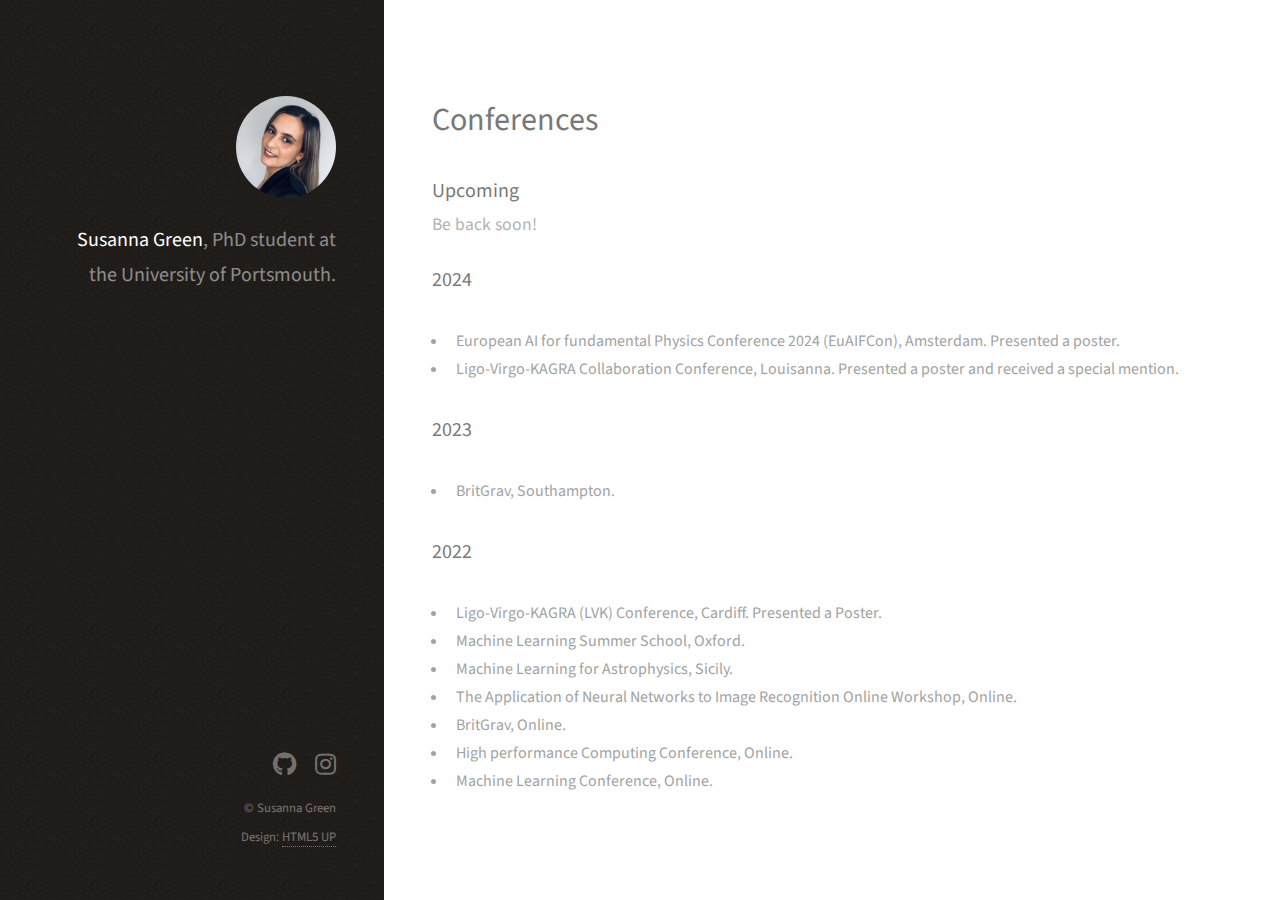
==== Conferences.html @ a085fc87 "Initial commit" ====
<!DOCTYPE HTML>
<!--
	Strata by HTML5 UP
	html5up.net | @ajlkn
	Free for personal and commercial use under the CCA 3.0 license (html5up.net/license)
-->
<html>
	<head>
		<title>Strata by HTML5 UP</title>
		<meta charset="utf-8" />
		<meta name="viewport" content="width=device-width, initial-scale=1, user-scalable=no" />
		<link rel="stylesheet" href="assets/css/main.css" />
	</head>
	<body class="is-preload">

		<!-- Header -->
			<header id="header">
				<div class="inner">
					<a href="#" class="image avatar"><img src="images/avatar.jpg" alt="" /></a>
					<h1><strong>Susanna Green</strong>, PhD student<br />
					at the University of Portsmouth. <br />
					</h1>
				</div>
			</header>

		<!-- Main -->
			<div id="main">

				<!-- One -->
					<section id="one">
						<header class="major">
							<h2>Conferences</h2>

						<h3>Upcoming</h3>
							<p>Be back soon!</p>

						</header>
						<h3>2024</h3>
						<p><ul>
							<li>European AI for fundamental Physics Conference 2024 (EuAIFCon), Amsterdam. Presented a poster. </li>
							<li>Ligo-Virgo-KAGRA Collaboration Conference, Louisanna. Presented a poster and received a special mention.</li>
						  </ul></p>
						
						<h3>2023</h3>
						<p><ul>
							<li>BritGrav, Southampton.</li>
						  </ul></p>

						<h3>2022</h3>
						  <p><ul>
							  <li>Ligo-Virgo-KAGRA (LVK) Conference, Cardiff. Presented a Poster. </li>
							  <li>Machine Learning Summer School, Oxford.</li>
							  <li>Machine Learning for Astrophysics, Sicily.</li>
							  <li>The Application of Neural Networks to Image Recognition Online Workshop, Online.</li>
							  <li>BritGrav, Online.</li>
							  <li>High performance Computing Conference, Online.</li>
							  <li>Machine Learning Conference, Online.</li>
							</ul></p>
					</section>

				<!-- Four -->
				<!--
					<section id="four">
						<h2>Elements</h2>

						<section>
							<h4>Text</h4>
							<p>This is <b>bold</b> and this is <strong>strong</strong>. This is <i>italic</i> and this is <em>emphasized</em>.
							This is <sup>superscript</sup> text and this is <sub>subscript</sub> text.
							This is <u>underlined</u> and this is code: <code>for (;;) { ... }</code>. Finally, <a href="#">this is a link</a>.</p>
							<hr />
							<header>
								<h4>Heading with a Subtitle</h4>
								<p>Lorem ipsum dolor sit amet nullam id egestas urna aliquam</p>
							</header>
							<p>Nunc lacinia ante nunc ac lobortis. Interdum adipiscing gravida odio porttitor sem non mi integer non faucibus ornare mi ut ante amet placerat aliquet. Volutpat eu sed ante lacinia sapien lorem accumsan varius montes viverra nibh in adipiscing blandit tempus accumsan.</p>
							<header>
								<h5>Heading with a Subtitle</h5>
								<p>Lorem ipsum dolor sit amet nullam id egestas urna aliquam</p>
							</header>
							<p>Nunc lacinia ante nunc ac lobortis. Interdum adipiscing gravida odio porttitor sem non mi integer non faucibus ornare mi ut ante amet placerat aliquet. Volutpat eu sed ante lacinia sapien lorem accumsan varius montes viverra nibh in adipiscing blandit tempus accumsan.</p>
							<hr />
							<h2>Heading Level 2</h2>
							<h3>Heading Level 3</h3>
							<h4>Heading Level 4</h4>
							<h5>Heading Level 5</h5>
							<h6>Heading Level 6</h6>
							<hr />
							<h5>Blockquote</h5>
							<blockquote>Fringilla nisl. Donec accumsan interdum nisi, quis tincidunt felis sagittis eget tempus euismod. Vestibulum ante ipsum primis in faucibus vestibulum. Blandit adipiscing eu felis iaculis volutpat ac adipiscing accumsan faucibus. Vestibulum ante ipsum primis in faucibus lorem ipsum dolor sit amet nullam adipiscing eu felis.</blockquote>
							<h5>Preformatted</h5>
							<pre><code>i = 0;

while (!deck.isInOrder()) {
print 'Iteration ' + i;
deck.shuffle();
i++;
}

print 'It took ' + i + ' iterations to sort the deck.';</code></pre>
						</section>

						<section>
							<h4>Lists</h4>
							<div class="row">
								<div class="col-6 col-12-xsmall">
									<h5>Unordered</h5>
									<ul>
										<li>Dolor pulvinar etiam magna etiam.</li>
										<li>Sagittis adipiscing lorem eleifend.</li>
										<li>Felis enim feugiat dolore viverra.</li>
									</ul>
									<h5>Alternate</h5>
									<ul class="alt">
										<li>Dolor pulvinar etiam magna etiam.</li>
										<li>Sagittis adipiscing lorem eleifend.</li>
										<li>Felis enim feugiat dolore viverra.</li>
									</ul>
								</div>
								<div class="col-6 col-12-xsmall">
									<h5>Ordered</h5>
									<ol>
										<li>Dolor pulvinar etiam magna etiam.</li>
										<li>Etiam vel felis at lorem sed viverra.</li>
										<li>Felis enim feugiat dolore viverra.</li>
										<li>Dolor pulvinar etiam magna etiam.</li>
										<li>Etiam vel felis at lorem sed viverra.</li>
										<li>Felis enim feugiat dolore viverra.</li>
									</ol>
									<h5>Icons</h5>
									<ul class="icons">
										<li><a href="#" class="icon brands fa-twitter"><span class="label">Twitter</span></a></li>
										<li><a href="#" class="icon brands fa-facebook-f"><span class="label">Facebook</span></a></li>
										<li><a href="#" class="icon brands fa-instagram"><span class="label">Instagram</span></a></li>
										<li><a href="#" class="icon brands fa-github"><span class="label">Github</span></a></li>
										<li><a href="#" class="icon brands fa-dribbble"><span class="label">Dribbble</span></a></li>
										<li><a href="#" class="icon brands fa-tumblr"><span class="label">Tumblr</span></a></li>
									</ul>
								</div>
							</div>
							<h5>Actions</h5>
							<ul class="actions">
								<li><a href="#" class="button primary">Default</a></li>
								<li><a href="#" class="button">Default</a></li>
							</ul>
							<ul class="actions small">
								<li><a href="#" class="button primary small">Small</a></li>
								<li><a href="#" class="button small">Small</a></li>
							</ul>
							<div class="row">
								<div class="col-6 col-12-small">
									<ul class="actions stacked">
										<li><a href="#" class="button primary">Default</a></li>
										<li><a href="#" class="button">Default</a></li>
									</ul>
								</div>
								<div class="col-6 col-12-small">
									<ul class="actions stacked">
										<li><a href="#" class="button primary small">Small</a></li>
										<li><a href="#" class="button small">Small</a></li>
									</ul>
								</div>
								<div class="col-6 col-12-small">
									<ul class="actions stacked">
										<li><a href="#" class="button primary fit">Default</a></li>
										<li><a href="#" class="button fit">Default</a></li>
									</ul>
								</div>
								<div class="col-6 col-12-small">
									<ul class="actions stacked">
										<li><a href="#" class="button primary small fit">Small</a></li>
										<li><a href="#" class="button small fit">Small</a></li>
									</ul>
								</div>
							</div>
						</section>

						<section>
							<h4>Table</h4>
							<h5>Default</h5>
							<div class="table-wrapper">
								<table>
									<thead>
										<tr>
											<th>Name</th>
											<th>Description</th>
											<th>Price</th>
										</tr>
									</thead>
									<tbody>
										<tr>
											<td>Item One</td>
											<td>Ante turpis integer aliquet porttitor.</td>
											<td>29.99</td>
										</tr>
										<tr>
											<td>Item Two</td>
											<td>Vis ac commodo adipiscing arcu aliquet.</td>
											<td>19.99</td>
										</tr>
										<tr>
											<td>Item Three</td>
											<td> Morbi faucibus arcu accumsan lorem.</td>
											<td>29.99</td>
										</tr>
										<tr>
											<td>Item Four</td>
											<td>Vitae integer tempus condimentum.</td>
											<td>19.99</td>
										</tr>
										<tr>
											<td>Item Five</td>
											<td>Ante turpis integer aliquet porttitor.</td>
											<td>29.99</td>
										</tr>
									</tbody>
									<tfoot>
										<tr>
											<td colspan="2"></td>
											<td>100.00</td>
										</tr>
									</tfoot>
								</table>
							</div>

							<h5>Alternate</h5>
							<div class="table-wrapper">
								<table class="alt">
									<thead>
										<tr>
											<th>Name</th>
											<th>Description</th>
											<th>Price</th>
										</tr>
									</thead>
									<tbody>
										<tr>
											<td>Item One</td>
											<td>Ante turpis integer aliquet porttitor.</td>
											<td>29.99</td>
										</tr>
										<tr>
											<td>Item Two</td>
											<td>Vis ac commodo adipiscing arcu aliquet.</td>
											<td>19.99</td>
										</tr>
										<tr>
											<td>Item Three</td>
											<td> Morbi faucibus arcu accumsan lorem.</td>
											<td>29.99</td>
										</tr>
										<tr>
											<td>Item Four</td>
											<td>Vitae integer tempus condimentum.</td>
											<td>19.99</td>
										</tr>
										<tr>
											<td>Item Five</td>
											<td>Ante turpis integer aliquet porttitor.</td>
											<td>29.99</td>
										</tr>
									</tbody>
									<tfoot>
										<tr>
											<td colspan="2"></td>
											<td>100.00</td>
										</tr>
									</tfoot>
								</table>
							</div>
						</section>

						<section>
							<h4>Buttons</h4>
							<ul class="actions">
								<li><a href="#" class="button primary">Primary</a></li>
								<li><a href="#" class="button">Default</a></li>
							</ul>
							<ul class="actions">
								<li><a href="#" class="button large">Large</a></li>
								<li><a href="#" class="button">Default</a></li>
								<li><a href="#" class="button small">Small</a></li>
							</ul>
							<ul class="actions fit">
								<li><a href="#" class="button primary fit">Fit</a></li>
								<li><a href="#" class="button fit">Fit</a></li>
							</ul>
							<ul class="actions fit small">
								<li><a href="#" class="button primary fit small">Fit + Small</a></li>
								<li><a href="#" class="button fit small">Fit + Small</a></li>
							</ul>
							<ul class="actions">
								<li><a href="#" class="button primary icon solid fa-download">Icon</a></li>
								<li><a href="#" class="button icon solid fa-download">Icon</a></li>
							</ul>
							<ul class="actions">
								<li><span class="button primary disabled">Primary</span></li>
								<li><span class="button disabled">Default</span></li>
							</ul>
						</section>

						<section>
							<h4>Form</h4>
							<form method="post" action="#">
								<div class="row gtr-uniform gtr-50">
									<div class="col-6 col-12-xsmall">
										<input type="text" name="demo-name" id="demo-name" value="" placeholder="Name" />
									</div>
									<div class="col-6 col-12-xsmall">
										<input type="email" name="demo-email" id="demo-email" value="" placeholder="Email" />
									</div>
									<div class="col-12">
										<select name="demo-category" id="demo-category">
											<option value="">- Category -</option>
											<option value="1">Manufacturing</option>
											<option value="1">Shipping</option>
											<option value="1">Administration</option>
											<option value="1">Human Resources</option>
										</select>
									</div>
									<div class="col-4 col-12-small">
										<input type="radio" id="demo-priority-low" name="demo-priority" checked>
										<label for="demo-priority-low">Low Priority</label>
									</div>
									<div class="col-4 col-12-small">
										<input type="radio" id="demo-priority-normal" name="demo-priority">
										<label for="demo-priority-normal">Normal Priority</label>
									</div>
									<div class="col-4 col-12-small">
										<input type="radio" id="demo-priority-high" name="demo-priority">
										<label for="demo-priority-high">High Priority</label>
									</div>
									<div class="col-6 col-12-small">
										<input type="checkbox" id="demo-copy" name="demo-copy">
										<label for="demo-copy">Email me a copy of this message</label>
									</div>
									<div class="col-6 col-12-small">
										<input type="checkbox" id="demo-human" name="demo-human" checked>
										<label for="demo-human">I am a human and not a robot</label>
									</div>
									<div class="col-12">
										<textarea name="demo-message" id="demo-message" placeholder="Enter your message" rows="6"></textarea>
									</div>
									<div class="col-12">
										<ul class="actions">
											<li><input type="submit" value="Send Message" class="primary" /></li>
											<li><input type="reset" value="Reset" /></li>
										</ul>
									</div>
								</div>
							</form>
						</section>

						<section>
							<h4>Image</h4>
							<h5>Fit</h5>
							<div class="box alt">
								<div class="row gtr-50 gtr-uniform">
									<div class="col-12"><span class="image fit"><img src="images/fulls/05.jpg" alt="" /></span></div>
									<div class="col-4"><span class="image fit"><img src="images/thumbs/01.jpg" alt="" /></span></div>
									<div class="col-4"><span class="image fit"><img src="images/thumbs/02.jpg" alt="" /></span></div>
									<div class="col-4"><span class="image fit"><img src="images/thumbs/03.jpg" alt="" /></span></div>
									<div class="col-4"><span class="image fit"><img src="images/thumbs/04.jpg" alt="" /></span></div>
									<div class="col-4"><span class="image fit"><img src="images/thumbs/05.jpg" alt="" /></span></div>
									<div class="col-4"><span class="image fit"><img src="images/thumbs/06.jpg" alt="" /></span></div>
									<div class="col-4"><span class="image fit"><img src="images/thumbs/03.jpg" alt="" /></span></div>
									<div class="col-4"><span class="image fit"><img src="images/thumbs/02.jpg" alt="" /></span></div>
									<div class="col-4"><span class="image fit"><img src="images/thumbs/01.jpg" alt="" /></span></div>
								</div>
							</div>
							<h5>Left &amp; Right</h5>
							<p><span class="image left"><img src="images/avatar.jpg" alt="" /></span>Fringilla nisl. Donec accumsan interdum nisi, quis tincidunt felis sagittis eget. tempus euismod. Vestibulum ante ipsum primis in faucibus vestibulum. Blandit adipiscing eu felis iaculis volutpat ac adipiscing accumsan eu faucibus. Integer ac pellentesque praesent tincidunt felis sagittis eget. tempus euismod. Vestibulum ante ipsum primis in faucibus vestibulum. Blandit adipiscing eu felis iaculis volutpat ac adipiscing accumsan eu faucibus. Integer ac pellentesque praesent. Donec accumsan interdum nisi, quis tincidunt felis sagittis eget. tempus euismod. Vestibulum ante ipsum primis in faucibus vestibulum. Blandit adipiscing eu felis iaculis volutpat ac adipiscing accumsan eu faucibus. Integer ac pellentesque praesent tincidunt felis sagittis eget. tempus euismod. Vestibulum ante ipsum primis in faucibus vestibulum. Blandit adipiscing eu felis iaculis volutpat ac adipiscing accumsan eu faucibus. Integer ac pellentesque praesent.</p>
							<p><span class="image right"><img src="images/avatar.jpg" alt="" /></span>Fringilla nisl. Donec accumsan interdum nisi, quis tincidunt felis sagittis eget. tempus euismod. Vestibulum ante ipsum primis in faucibus vestibulum. Blandit adipiscing eu felis iaculis volutpat ac adipiscing accumsan eu faucibus. Integer ac pellentesque praesent tincidunt felis sagittis eget. tempus euismod. Vestibulum ante ipsum primis in faucibus vestibulum. Blandit adipiscing eu felis iaculis volutpat ac adipiscing accumsan eu faucibus. Integer ac pellentesque praesent. Donec accumsan interdum nisi, quis tincidunt felis sagittis eget. tempus euismod. Vestibulum ante ipsum primis in faucibus vestibulum. Blandit adipiscing eu felis iaculis volutpat ac adipiscing accumsan eu faucibus. Integer ac pellentesque praesent tincidunt felis sagittis eget. tempus euismod. Vestibulum ante ipsum primis in faucibus vestibulum. Blandit adipiscing eu felis iaculis volutpat ac adipiscing accumsan eu faucibus. Integer ac pellentesque praesent.</p>
						</section>

					</section>
				-->

			</div>

		<!-- Footer -->
			<footer id="footer">
				<div class="inner">
					<ul class="icons">
						<li><a href="https://github.com/SusannaGreen" class="icon brands fa-github"><span class="label">Github</span></a></li>
						<li><a href="https://www.instagram.com/susie_verte?igsh=MXM3ejNpdXdjM2d2aw%3D%3D&utm_source=qr" class="icon brands fa-instagram"><span class="label">Instagram</span></a></li>
					</ul>
					<ul class="copyright">
						<li>&copy; Susanna Green</li><li>Design: <a href="http://html5up.net">HTML5 UP</a></li>
					</ul>
				</div>
			</footer>

		<!-- Scripts -->
			<script src="assets/js/jquery.min.js"></script>
			<script src="assets/js/jquery.poptrox.min.js"></script>
			<script src="assets/js/browser.min.js"></script>
			<script src="assets/js/breakpoints.min.js"></script>
			<script src="assets/js/util.js"></script>
			<script src="assets/js/main.js"></script>

	</body>
</html>
---- assets/css/main.css ----
@import url("fontawesome-all.min.css");
@import url("https://fonts.googleapis.com/css?family=Source+Sans+Pro:400,400italic");

/*
	Strata by HTML5 UP
	html5up.net | @ajlkn
	Free for personal and commercial use under the CCA 3.0 license (html5up.net/license)
*/

html, body, div, span, applet, object,
iframe, h1, h2, h3, h4, h5, h6, p, blockquote,
pre, a, abbr, acronym, address, big, cite,
code, del, dfn, em, img, ins, kbd, q, s, samp,
small, strike, strong, sub, sup, tt, var, b,
u, i, center, dl, dt, dd, ol, ul, li, fieldset,
form, label, legend, table, caption, tbody,
tfoot, thead, tr, th, td, article, aside,
canvas, details, embed, figure, figcaption,
footer, header, hgroup, menu, nav, output, ruby,
section, summary, time, mark, audio, video {
	margin: 0;
	padding: 0;
	border: 0;
	font-size: 100%;
	font: inherit;
	vertical-align: baseline;}

article, aside, details, figcaption, figure,
footer, header, hgroup, menu, nav, section {
	display: block;}

body {
	line-height: 1;
}

ol, ul {
	list-style: none;
}

blockquote, q {
	quotes: none;
}

	blockquote:before, blockquote:after, q:before, q:after {
		content: '';
		content: none;
	}

table {
	border-collapse: collapse;
	border-spacing: 0;
}

body {
	-webkit-text-size-adjust: none;
}

mark {
	background-color: transparent;
	color: inherit;
}

input::-moz-focus-inner {
	border: 0;
	padding: 0;
}

input, select, textarea {
	-moz-appearance: none;
	-webkit-appearance: none;
	-ms-appearance: none;
	appearance: none;
}

/* Basic */

	html {
		box-sizing: border-box;
	}

	*, *:before, *:after {
		box-sizing: inherit;
	}

	body {
		background: #fff;
	}

		body.is-preload *, body.is-preload *:before, body.is-preload *:after {
			-moz-animation: none !important;
			-webkit-animation: none !important;
			-ms-animation: none !important;
			animation: none !important;
			-moz-transition: none !important;
			-webkit-transition: none !important;
			-ms-transition: none !important;
			transition: none !important;
		}

	body, input, select, textarea {
		color: #a2a2a2;
		font-family: "Source Sans Pro", Helvetica, sans-serif;
		font-size: 16pt;
		font-weight: 400;
		line-height: 1.75em;
	}

	a {
		-moz-transition: color 0.2s ease-in-out, border-color 0.2s ease-in-out;
		-webkit-transition: color 0.2s ease-in-out, border-color 0.2s ease-in-out;
		-ms-transition: color 0.2s ease-in-out, border-color 0.2s ease-in-out;
		transition: color 0.2s ease-in-out, border-color 0.2s ease-in-out;
		border-bottom: dotted 1px;
		color: #49bf9d;
		text-decoration: none;
	}

		a:hover {
			border-bottom-color: transparent;
			color: #49bf9d !important;
			text-decoration: none;
		}

	strong, b {
		color: #787878;
		font-weight: 400;
	}

	em, i {
		font-style: italic;
	}

	p {
		margin: 0 0 2em 0;
	}

	h1, h2, h3, h4, h5, h6 {
		color: #787878;
		font-weight: 400;
		line-height: 1em;
		margin: 0 0 1em 0;
	}

		h1 a, h2 a, h3 a, h4 a, h5 a, h6 a {
			color: inherit;
			text-decoration: none;
		}

	h1 {
		font-size: 2em;
		line-height: 1.5em;
	}

	h2 {
		font-size: 1.5em;
		line-height: 1.5em;
	}

	h3 {
		font-size: 1.25em;
		line-height: 1.5em;
	}

	h4 {
		font-size: 1.1em;
		line-height: 1.5em;
	}

	h5 {
		font-size: 0.9em;
		line-height: 1.5em;
	}

	h6 {
		font-size: 0.7em;
		line-height: 1.5em;
	}

	sub {
		font-size: 0.8em;
		position: relative;
		top: 0.5em;
	}

	sup {
		font-size: 0.8em;
		position: relative;
		top: -0.5em;
	}

	hr {
		border: 0;
		border-bottom: solid 2px #efefef;
		margin: 2em 0;
	}

		hr.major {
			margin: 3em 0;
		}

	blockquote {
		border-left: solid 6px #efefef;
		font-style: italic;
		margin: 0 0 2em 0;
		padding: 0.5em 0 0.5em 1.5em;
	}

	code {
		background: #f7f7f7;
		border-radius: 0.35em;
		border: solid 2px #efefef;
		font-family: "Courier New", monospace;
		font-size: 0.9em;
		margin: 0 0.25em;
		padding: 0.25em 0.65em;
	}

	pre {
		-webkit-overflow-scrolling: touch;
		font-family: "Courier New", monospace;
		font-size: 0.9em;
		margin: 0 0 2em 0;
	}

		pre code {
			display: block;
			line-height: 1.75em;
			padding: 1em 1.5em;
			overflow-x: auto;
		}

	.align-left {
		text-align: left;
	}

	.align-center {
		text-align: center;
	}

	.align-right {
		text-align: right;
	}

/* Container */

	.container {
		margin: 0 auto;
		max-width: calc(100% - 4em);
		width: 100%;
	}

		.container.xsmall {
			width: 25%;
		}

		.container.small {
			width: 50%;
		}

		.container.medium {
			width: 75%;
		}

		.container.large {
			width: 125%;
		}

		.container.xlarge {
			width: 150%;
		}

		.container.max {
			width: 100%;
		}

		@media screen and (max-width: 980px) {

			.container {
				width: 100% !important;
				max-width: 100% !important;
			}

		}

		@media screen and (max-width: 480px) {

			.container {
				max-width: calc(100% - 3em);
			}

		}

/* Row */

	.row {
		display: flex;
		flex-wrap: wrap;
		box-sizing: border-box;
		align-items: stretch;
	}

		.row > * {
			box-sizing: border-box;
		}

		.row.gtr-uniform > * > :last-child {
			margin-bottom: 0;
		}

		.row.aln-left {
			justify-content: flex-start;
		}

		.row.aln-center {
			justify-content: center;
		}

		.row.aln-right {
			justify-content: flex-end;
		}

		.row.aln-top {
			align-items: flex-start;
		}

		.row.aln-middle {
			align-items: center;
		}

		.row.aln-bottom {
			align-items: flex-end;
		}

		.row > .imp {
			order: -1;
		}

		.row > .col-1 {
			width: 8.33333%;
		}

		.row > .off-1 {
			margin-left: 8.33333%;
		}

		.row > .col-2 {
			width: 16.66667%;
		}

		.row > .off-2 {
			margin-left: 16.66667%;
		}

		.row > .col-3 {
			width: 25%;
		}

		.row > .off-3 {
			margin-left: 25%;
		}

		.row > .col-4 {
			width: 33.33333%;
		}

		.row > .off-4 {
			margin-left: 33.33333%;
		}

		.row > .col-5 {
			width: 41.66667%;
		}

		.row > .off-5 {
			margin-left: 41.66667%;
		}

		.row > .col-6 {
			width: 50%;
		}

		.row > .off-6 {
			margin-left: 50%;
		}

		.row > .col-7 {
			width: 58.33333%;
		}

		.row > .off-7 {
			margin-left: 58.33333%;
		}

		.row > .col-8 {
			width: 66.66667%;
		}

		.row > .off-8 {
			margin-left: 66.66667%;
		}

		.row > .col-9 {
			width: 75%;
		}

		.row > .off-9 {
			margin-left: 75%;
		}

		.row > .col-10 {
			width: 83.33333%;
		}

		.row > .off-10 {
			margin-left: 83.33333%;
		}

		.row > .col-11 {
			width: 91.66667%;
		}

		.row > .off-11 {
			margin-left: 91.66667%;
		}

		.row > .col-12 {
			width: 100%;
		}

		.row > .off-12 {
			margin-left: 100%;
		}

		.row.gtr-0 {
			margin-top: 0;
			margin-left: 0em;
		}

			.row.gtr-0 > * {
				padding: 0 0 0 0em;
			}

			.row.gtr-0.gtr-uniform {
				margin-top: 0em;
			}

				.row.gtr-0.gtr-uniform > * {
					padding-top: 0em;
				}

		.row.gtr-25 {
			margin-top: 0;
			margin-left: -0.625em;
		}

			.row.gtr-25 > * {
				padding: 0 0 0 0.625em;
			}

			.row.gtr-25.gtr-uniform {
				margin-top: -0.625em;
			}

				.row.gtr-25.gtr-uniform > * {
					padding-top: 0.625em;
				}

		.row.gtr-50 {
			margin-top: 0;
			margin-left: -1.25em;
		}

			.row.gtr-50 > * {
				padding: 0 0 0 1.25em;
			}

			.row.gtr-50.gtr-uniform {
				margin-top: -1.25em;
			}

				.row.gtr-50.gtr-uniform > * {
					padding-top: 1.25em;
				}

		.row {
			margin-top: 0;
			margin-left: -2.5em;
		}

			.row > * {
				padding: 0 0 0 2.5em;
			}

			.row.gtr-uniform {
				margin-top: -2.5em;
			}

				.row.gtr-uniform > * {
					padding-top: 2.5em;
				}

		.row.gtr-150 {
			margin-top: 0;
			margin-left: -3.75em;
		}

			.row.gtr-150 > * {
				padding: 0 0 0 3.75em;
			}

			.row.gtr-150.gtr-uniform {
				margin-top: -3.75em;
			}

				.row.gtr-150.gtr-uniform > * {
					padding-top: 3.75em;
				}

		.row.gtr-200 {
			margin-top: 0;
			margin-left: -5em;
		}

			.row.gtr-200 > * {
				padding: 0 0 0 5em;
			}

			.row.gtr-200.gtr-uniform {
				margin-top: -5em;
			}

				.row.gtr-200.gtr-uniform > * {
					padding-top: 5em;
				}

		@media screen and (max-width: 1800px) {

			.row {
				display: flex;
				flex-wrap: wrap;
				box-sizing: border-box;
				align-items: stretch;
			}

				.row > * {
					box-sizing: border-box;
				}

				.row.gtr-uniform > * > :last-child {
					margin-bottom: 0;
				}

				.row.aln-left {
					justify-content: flex-start;
				}

				.row.aln-center {
					justify-content: center;
				}

				.row.aln-right {
					justify-content: flex-end;
				}

				.row.aln-top {
					align-items: flex-start;
				}

				.row.aln-middle {
					align-items: center;
				}

				.row.aln-bottom {
					align-items: flex-end;
				}

				.row > .imp-xlarge {
					order: -1;
				}

				.row > .col-1-xlarge {
					width: 8.33333%;
				}

				.row > .off-1-xlarge {
					margin-left: 8.33333%;
				}

				.row > .col-2-xlarge {
					width: 16.66667%;
				}

				.row > .off-2-xlarge {
					margin-left: 16.66667%;
				}

				.row > .col-3-xlarge {
					width: 25%;
				}

				.row > .off-3-xlarge {
					margin-left: 25%;
				}

				.row > .col-4-xlarge {
					width: 33.33333%;
				}

				.row > .off-4-xlarge {
					margin-left: 33.33333%;
				}

				.row > .col-5-xlarge {
					width: 41.66667%;
				}

				.row > .off-5-xlarge {
					margin-left: 41.66667%;
				}

				.row > .col-6-xlarge {
					width: 50%;
				}

				.row > .off-6-xlarge {
					margin-left: 50%;
				}

				.row > .col-7-xlarge {
					width: 58.33333%;
				}

				.row > .off-7-xlarge {
					margin-left: 58.33333%;
				}

				.row > .col-8-xlarge {
					width: 66.66667%;
				}

				.row > .off-8-xlarge {
					margin-left: 66.66667%;
				}

				.row > .col-9-xlarge {
					width: 75%;
				}

				.row > .off-9-xlarge {
					margin-left: 75%;
				}

				.row > .col-10-xlarge {
					width: 83.33333%;
				}

				.row > .off-10-xlarge {
					margin-left: 83.33333%;
				}

				.row > .col-11-xlarge {
					width: 91.66667%;
				}

				.row > .off-11-xlarge {
					margin-left: 91.66667%;
				}

				.row > .col-12-xlarge {
					width: 100%;
				}

				.row > .off-12-xlarge {
					margin-left: 100%;
				}

				.row.gtr-0 {
					margin-top: 0;
					margin-left: 0em;
				}

					.row.gtr-0 > * {
						padding: 0 0 0 0em;
					}

					.row.gtr-0.gtr-uniform {
						margin-top: 0em;
					}

						.row.gtr-0.gtr-uniform > * {
							padding-top: 0em;
						}

				.row.gtr-25 {
					margin-top: 0;
					margin-left: -0.625em;
				}

					.row.gtr-25 > * {
						padding: 0 0 0 0.625em;
					}

					.row.gtr-25.gtr-uniform {
						margin-top: -0.625em;
					}

						.row.gtr-25.gtr-uniform > * {
							padding-top: 0.625em;
						}

				.row.gtr-50 {
					margin-top: 0;
					margin-left: -1.25em;
				}

					.row.gtr-50 > * {
						padding: 0 0 0 1.25em;
					}

					.row.gtr-50.gtr-uniform {
						margin-top: -1.25em;
					}

						.row.gtr-50.gtr-uniform > * {
							padding-top: 1.25em;
						}

				.row {
					margin-top: 0;
					margin-left: -2.5em;
				}

					.row > * {
						padding: 0 0 0 2.5em;
					}

					.row.gtr-uniform {
						margin-top: -2.5em;
					}

						.row.gtr-uniform > * {
							padding-top: 2.5em;
						}

				.row.gtr-150 {
					margin-top: 0;
					margin-left: -3.75em;
				}

					.row.gtr-150 > * {
						padding: 0 0 0 3.75em;
					}

					.row.gtr-150.gtr-uniform {
						margin-top: -3.75em;
					}

						.row.gtr-150.gtr-uniform > * {
							padding-top: 3.75em;
						}

				.row.gtr-200 {
					margin-top: 0;
					margin-left: -5em;
				}

					.row.gtr-200 > * {
						padding: 0 0 0 5em;
					}

					.row.gtr-200.gtr-uniform {
						margin-top: -5em;
					}

						.row.gtr-200.gtr-uniform > * {
							padding-top: 5em;
						}

		}

		@media screen and (max-width: 1280px) {

			.row {
				display: flex;
				flex-wrap: wrap;
				box-sizing: border-box;
				align-items: stretch;
			}

				.row > * {
					box-sizing: border-box;
				}

				.row.gtr-uniform > * > :last-child {
					margin-bottom: 0;
				}

				.row.aln-left {
					justify-content: flex-start;
				}

				.row.aln-center {
					justify-content: center;
				}

				.row.aln-right {
					justify-content: flex-end;
				}

				.row.aln-top {
					align-items: flex-start;
				}

				.row.aln-middle {
					align-items: center;
				}

				.row.aln-bottom {
					align-items: flex-end;
				}

				.row > .imp-large {
					order: -1;
				}

				.row > .col-1-large {
					width: 8.33333%;
				}

				.row > .off-1-large {
					margin-left: 8.33333%;
				}

				.row > .col-2-large {
					width: 16.66667%;
				}

				.row > .off-2-large {
					margin-left: 16.66667%;
				}

				.row > .col-3-large {
					width: 25%;
				}

				.row > .off-3-large {
					margin-left: 25%;
				}

				.row > .col-4-large {
					width: 33.33333%;
				}

				.row > .off-4-large {
					margin-left: 33.33333%;
				}

				.row > .col-5-large {
					width: 41.66667%;
				}

				.row > .off-5-large {
					margin-left: 41.66667%;
				}

				.row > .col-6-large {
					width: 50%;
				}

				.row > .off-6-large {
					margin-left: 50%;
				}

				.row > .col-7-large {
					width: 58.33333%;
				}

				.row > .off-7-large {
					margin-left: 58.33333%;
				}

				.row > .col-8-large {
					width: 66.66667%;
				}

				.row > .off-8-large {
					margin-left: 66.66667%;
				}

				.row > .col-9-large {
					width: 75%;
				}

				.row > .off-9-large {
					margin-left: 75%;
				}

				.row > .col-10-large {
					width: 83.33333%;
				}

				.row > .off-10-large {
					margin-left: 83.33333%;
				}

				.row > .col-11-large {
					width: 91.66667%;
				}

				.row > .off-11-large {
					margin-left: 91.66667%;
				}

				.row > .col-12-large {
					width: 100%;
				}

				.row > .off-12-large {
					margin-left: 100%;
				}

				.row.gtr-0 {
					margin-top: 0;
					margin-left: 0em;
				}

					.row.gtr-0 > * {
						padding: 0 0 0 0em;
					}

					.row.gtr-0.gtr-uniform {
						margin-top: 0em;
					}

						.row.gtr-0.gtr-uniform > * {
							padding-top: 0em;
						}

				.row.gtr-25 {
					margin-top: 0;
					margin-left: -0.5em;
				}

					.row.gtr-25 > * {
						padding: 0 0 0 0.5em;
					}

					.row.gtr-25.gtr-uniform {
						margin-top: -0.5em;
					}

						.row.gtr-25.gtr-uniform > * {
							padding-top: 0.5em;
						}

				.row.gtr-50 {
					margin-top: 0;
					margin-left: -1em;
				}

					.row.gtr-50 > * {
						padding: 0 0 0 1em;
					}

					.row.gtr-50.gtr-uniform {
						margin-top: -1em;
					}

						.row.gtr-50.gtr-uniform > * {
							padding-top: 1em;
						}

				.row {
					margin-top: 0;
					margin-left: -2em;
				}

					.row > * {
						padding: 0 0 0 2em;
					}

					.row.gtr-uniform {
						margin-top: -2em;
					}

						.row.gtr-uniform > * {
							padding-top: 2em;
						}

				.row.gtr-150 {
					margin-top: 0;
					margin-left: -3em;
				}

					.row.gtr-150 > * {
						padding: 0 0 0 3em;
					}

					.row.gtr-150.gtr-uniform {
						margin-top: -3em;
					}

						.row.gtr-150.gtr-uniform > * {
							padding-top: 3em;
						}

				.row.gtr-200 {
					margin-top: 0;
					margin-left: -4em;
				}

					.row.gtr-200 > * {
						padding: 0 0 0 4em;
					}

					.row.gtr-200.gtr-uniform {
						margin-top: -4em;
					}

						.row.gtr-200.gtr-uniform > * {
							padding-top: 4em;
						}

		}

		@media screen and (max-width: 980px) {

			.row {
				display: flex;
				flex-wrap: wrap;
				box-sizing: border-box;
				align-items: stretch;
			}

				.row > * {
					box-sizing: border-box;
				}

				.row.gtr-uniform > * > :last-child {
					margin-bottom: 0;
				}

				.row.aln-left {
					justify-content: flex-start;
				}

				.row.aln-center {
					justify-content: center;
				}

				.row.aln-right {
					justify-content: flex-end;
				}

				.row.aln-top {
					align-items: flex-start;
				}

				.row.aln-middle {
					align-items: center;
				}

				.row.aln-bottom {
					align-items: flex-end;
				}

				.row > .imp-medium {
					order: -1;
				}

				.row > .col-1-medium {
					width: 8.33333%;
				}

				.row > .off-1-medium {
					margin-left: 8.33333%;
				}

				.row > .col-2-medium {
					width: 16.66667%;
				}

				.row > .off-2-medium {
					margin-left: 16.66667%;
				}

				.row > .col-3-medium {
					width: 25%;
				}

				.row > .off-3-medium {
					margin-left: 25%;
				}

				.row > .col-4-medium {
					width: 33.33333%;
				}

				.row > .off-4-medium {
					margin-left: 33.33333%;
				}

				.row > .col-5-medium {
					width: 41.66667%;
				}

				.row > .off-5-medium {
					margin-left: 41.66667%;
				}

				.row > .col-6-medium {
					width: 50%;
				}

				.row > .off-6-medium {
					margin-left: 50%;
				}

				.row > .col-7-medium {
					width: 58.33333%;
				}

				.row > .off-7-medium {
					margin-left: 58.33333%;
				}

				.row > .col-8-medium {
					width: 66.66667%;
				}

				.row > .off-8-medium {
					margin-left: 66.66667%;
				}

				.row > .col-9-medium {
					width: 75%;
				}

				.row > .off-9-medium {
					margin-left: 75%;
				}

				.row > .col-10-medium {
					width: 83.33333%;
				}

				.row > .off-10-medium {
					margin-left: 83.33333%;
				}

				.row > .col-11-medium {
					width: 91.66667%;
				}

				.row > .off-11-medium {
					margin-left: 91.66667%;
				}

				.row > .col-12-medium {
					width: 100%;
				}

				.row > .off-12-medium {
					margin-left: 100%;
				}

				.row.gtr-0 {
					margin-top: 0;
					margin-left: 0em;
				}

					.row.gtr-0 > * {
						padding: 0 0 0 0em;
					}

					.row.gtr-0.gtr-uniform {
						margin-top: 0em;
					}

						.row.gtr-0.gtr-uniform > * {
							padding-top: 0em;
						}

				.row.gtr-25 {
					margin-top: 0;
					margin-left: -0.5em;
				}

					.row.gtr-25 > * {
						padding: 0 0 0 0.5em;
					}

					.row.gtr-25.gtr-uniform {
						margin-top: -0.5em;
					}

						.row.gtr-25.gtr-uniform > * {
							padding-top: 0.5em;
						}

				.row.gtr-50 {
					margin-top: 0;
					margin-left: -1em;
				}

					.row.gtr-50 > * {
						padding: 0 0 0 1em;
					}

					.row.gtr-50.gtr-uniform {
						margin-top: -1em;
					}

						.row.gtr-50.gtr-uniform > * {
							padding-top: 1em;
						}

				.row {
					margin-top: 0;
					margin-left: -2em;
				}

					.row > * {
						padding: 0 0 0 2em;
					}

					.row.gtr-uniform {
						margin-top: -2em;
					}

						.row.gtr-uniform > * {
							padding-top: 2em;
						}

				.row.gtr-150 {
					margin-top: 0;
					margin-left: -3em;
				}

					.row.gtr-150 > * {
						padding: 0 0 0 3em;
					}

					.row.gtr-150.gtr-uniform {
						margin-top: -3em;
					}

						.row.gtr-150.gtr-uniform > * {
							padding-top: 3em;
						}

				.row.gtr-200 {
					margin-top: 0;
					margin-left: -4em;
				}

					.row.gtr-200 > * {
						padding: 0 0 0 4em;
					}

					.row.gtr-200.gtr-uniform {
						margin-top: -4em;
					}

						.row.gtr-200.gtr-uniform > * {
							padding-top: 4em;
						}

		}

		@media screen and (max-width: 736px) {

			.row {
				display: flex;
				flex-wrap: wrap;
				box-sizing: border-box;
				align-items: stretch;
			}

				.row > * {
					box-sizing: border-box;
				}

				.row.gtr-uniform > * > :last-child {
					margin-bottom: 0;
				}

				.row.aln-left {
					justify-content: flex-start;
				}

				.row.aln-center {
					justify-content: center;
				}

				.row.aln-right {
					justify-content: flex-end;
				}

				.row.aln-top {
					align-items: flex-start;
				}

				.row.aln-middle {
					align-items: center;
				}

				.row.aln-bottom {
					align-items: flex-end;
				}

				.row > .imp-small {
					order: -1;
				}

				.row > .col-1-small {
					width: 8.33333%;
				}

				.row > .off-1-small {
					margin-left: 8.33333%;
				}

				.row > .col-2-small {
					width: 16.66667%;
				}

				.row > .off-2-small {
					margin-left: 16.66667%;
				}

				.row > .col-3-small {
					width: 25%;
				}

				.row > .off-3-small {
					margin-left: 25%;
				}

				.row > .col-4-small {
					width: 33.33333%;
				}

				.row > .off-4-small {
					margin-left: 33.33333%;
				}

				.row > .col-5-small {
					width: 41.66667%;
				}

				.row > .off-5-small {
					margin-left: 41.66667%;
				}

				.row > .col-6-small {
					width: 50%;
				}

				.row > .off-6-small {
					margin-left: 50%;
				}

				.row > .col-7-small {
					width: 58.33333%;
				}

				.row > .off-7-small {
					margin-left: 58.33333%;
				}

				.row > .col-8-small {
					width: 66.66667%;
				}

				.row > .off-8-small {
					margin-left: 66.66667%;
				}

				.row > .col-9-small {
					width: 75%;
				}

				.row > .off-9-small {
					margin-left: 75%;
				}

				.row > .col-10-small {
					width: 83.33333%;
				}

				.row > .off-10-small {
					margin-left: 83.33333%;
				}

				.row > .col-11-small {
					width: 91.66667%;
				}

				.row > .off-11-small {
					margin-left: 91.66667%;
				}

				.row > .col-12-small {
					width: 100%;
				}

				.row > .off-12-small {
					margin-left: 100%;
				}

				.row.gtr-0 {
					margin-top: 0;
					margin-left: 0em;
				}

					.row.gtr-0 > * {
						padding: 0 0 0 0em;
					}

					.row.gtr-0.gtr-uniform {
						margin-top: 0em;
					}

						.row.gtr-0.gtr-uniform > * {
							padding-top: 0em;
						}

				.row.gtr-25 {
					margin-top: 0;
					margin-left: -0.375em;
				}

					.row.gtr-25 > * {
						padding: 0 0 0 0.375em;
					}

					.row.gtr-25.gtr-uniform {
						margin-top: -0.375em;
					}

						.row.gtr-25.gtr-uniform > * {
							padding-top: 0.375em;
						}

				.row.gtr-50 {
					margin-top: 0;
					margin-left: -0.75em;
				}

					.row.gtr-50 > * {
						padding: 0 0 0 0.75em;
					}

					.row.gtr-50.gtr-uniform {
						margin-top: -0.75em;
					}

						.row.gtr-50.gtr-uniform > * {
							padding-top: 0.75em;
						}

				.row {
					margin-top: 0;
					margin-left: -1.5em;
				}

					.row > * {
						padding: 0 0 0 1.5em;
					}

					.row.gtr-uniform {
						margin-top: -1.5em;
					}

						.row.gtr-uniform > * {
							padding-top: 1.5em;
						}

				.row.gtr-150 {
					margin-top: 0;
					margin-left: -2.25em;
				}

					.row.gtr-150 > * {
						padding: 0 0 0 2.25em;
					}

					.row.gtr-150.gtr-uniform {
						margin-top: -2.25em;
					}

						.row.gtr-150.gtr-uniform > * {
							padding-top: 2.25em;
						}

				.row.gtr-200 {
					margin-top: 0;
					margin-left: -3em;
				}

					.row.gtr-200 > * {
						padding: 0 0 0 3em;
					}

					.row.gtr-200.gtr-uniform {
						margin-top: -3em;
					}

						.row.gtr-200.gtr-uniform > * {
							padding-top: 3em;
						}

		}

		@media screen and (max-width: 480px) {

			.row {
				display: flex;
				flex-wrap: wrap;
				box-sizing: border-box;
				align-items: stretch;
			}

				.row > * {
					box-sizing: border-box;
				}

				.row.gtr-uniform > * > :last-child {
					margin-bottom: 0;
				}

				.row.aln-left {
					justify-content: flex-start;
				}

				.row.aln-center {
					justify-content: center;
				}

				.row.aln-right {
					justify-content: flex-end;
				}

				.row.aln-top {
					align-items: flex-start;
				}

				.row.aln-middle {
					align-items: center;
				}

				.row.aln-bottom {
					align-items: flex-end;
				}

				.row > .imp-xsmall {
					order: -1;
				}

				.row > .col-1-xsmall {
					width: 8.33333%;
				}

				.row > .off-1-xsmall {
					margin-left: 8.33333%;
				}

				.row > .col-2-xsmall {
					width: 16.66667%;
				}

				.row > .off-2-xsmall {
					margin-left: 16.66667%;
				}

				.row > .col-3-xsmall {
					width: 25%;
				}

				.row > .off-3-xsmall {
					margin-left: 25%;
				}

				.row > .col-4-xsmall {
					width: 33.33333%;
				}

				.row > .off-4-xsmall {
					margin-left: 33.33333%;
				}

				.row > .col-5-xsmall {
					width: 41.66667%;
				}

				.row > .off-5-xsmall {
					margin-left: 41.66667%;
				}

				.row > .col-6-xsmall {
					width: 50%;
				}

				.row > .off-6-xsmall {
					margin-left: 50%;
				}

				.row > .col-7-xsmall {
					width: 58.33333%;
				}

				.row > .off-7-xsmall {
					margin-left: 58.33333%;
				}

				.row > .col-8-xsmall {
					width: 66.66667%;
				}

				.row > .off-8-xsmall {
					margin-left: 66.66667%;
				}

				.row > .col-9-xsmall {
					width: 75%;
				}

				.row > .off-9-xsmall {
					margin-left: 75%;
				}

				.row > .col-10-xsmall {
					width: 83.33333%;
				}

				.row > .off-10-xsmall {
					margin-left: 83.33333%;
				}

				.row > .col-11-xsmall {
					width: 91.66667%;
				}

				.row > .off-11-xsmall {
					margin-left: 91.66667%;
				}

				.row > .col-12-xsmall {
					width: 100%;
				}

				.row > .off-12-xsmall {
					margin-left: 100%;
				}

				.row.gtr-0 {
					margin-top: 0;
					margin-left: 0em;
				}

					.row.gtr-0 > * {
						padding: 0 0 0 0em;
					}

					.row.gtr-0.gtr-uniform {
						margin-top: 0em;
					}

						.row.gtr-0.gtr-uniform > * {
							padding-top: 0em;
						}

				.row.gtr-25 {
					margin-top: 0;
					margin-left: -0.375em;
				}

					.row.gtr-25 > * {
						padding: 0 0 0 0.375em;
					}

					.row.gtr-25.gtr-uniform {
						margin-top: -0.375em;
					}

						.row.gtr-25.gtr-uniform > * {
							padding-top: 0.375em;
						}

				.row.gtr-50 {
					margin-top: 0;
					margin-left: -0.75em;
				}

					.row.gtr-50 > * {
						padding: 0 0 0 0.75em;
					}

					.row.gtr-50.gtr-uniform {
						margin-top: -0.75em;
					}

						.row.gtr-50.gtr-uniform > * {
							padding-top: 0.75em;
						}

				.row {
					margin-top: 0;
					margin-left: -1.5em;
				}

					.row > * {
						padding: 0 0 0 1.5em;
					}

					.row.gtr-uniform {
						margin-top: -1.5em;
					}

						.row.gtr-uniform > * {
							padding-top: 1.5em;
						}

				.row.gtr-150 {
					margin-top: 0;
					margin-left: -2.25em;
				}

					.row.gtr-150 > * {
						padding: 0 0 0 2.25em;
					}

					.row.gtr-150.gtr-uniform {
						margin-top: -2.25em;
					}

						.row.gtr-150.gtr-uniform > * {
							padding-top: 2.25em;
						}

				.row.gtr-200 {
					margin-top: 0;
					margin-left: -3em;
				}

					.row.gtr-200 > * {
						padding: 0 0 0 3em;
					}

					.row.gtr-200.gtr-uniform {
						margin-top: -3em;
					}

						.row.gtr-200.gtr-uniform > * {
							padding-top: 3em;
						}

		}

/* Section/Article */

	section.special, article.special {
		text-align: center;
	}

	header p {
		color: #b2b2b2;
		position: relative;
		margin: 0 0 1.5em 0;
	}

	header h2 + p {
		font-size: 1.25em;
		margin-top: -1em;
		line-height: 1.5em;
	}

	header h3 + p {
		font-size: 1.1em;
		margin-top: -0.8em;
		line-height: 1.5em;
	}

	header h4 + p,
	header h5 + p,
	header h6 + p {
		font-size: 0.9em;
		margin-top: -0.6em;
		line-height: 1.5em;
	}

	header.major h2 {
		font-size: 2em;
	}

/* Form */

	form {
		margin: 0 0 2em 0;
	}

	label {
		color: #787878;
		display: block;
		font-size: 0.9em;
		font-weight: 400;
		margin: 0 0 1em 0;
	}

	input[type="text"],
	input[type="password"],
	input[type="email"],
	select,
	textarea {
		-moz-appearance: none;
		-webkit-appearance: none;
		-ms-appearance: none;
		appearance: none;
		background: #f7f7f7;
		border-radius: 0.35em;
		border: solid 2px transparent;
		color: inherit;
		display: block;
		outline: 0;
		padding: 0 0.75em;
		text-decoration: none;
		width: 100%;
	}

		input[type="text"]:invalid,
		input[type="password"]:invalid,
		input[type="email"]:invalid,
		select:invalid,
		textarea:invalid {
			box-shadow: none;
		}

		input[type="text"]:focus,
		input[type="password"]:focus,
		input[type="email"]:focus,
		select:focus,
		textarea:focus {
			border-color: #49bf9d;
		}

	select {
		background-image: url("data:image/svg+xml;charset=utf8,%3Csvg xmlns='http://www.w3.org/2000/svg' width='40' height='40' preserveAspectRatio='none' viewBox='0 0 40 40'%3E%3Cpath d='M9.4,12.3l10.4,10.4l10.4-10.4c0.2-0.2,0.5-0.4,0.9-0.4c0.3,0,0.6,0.1,0.9,0.4l3.3,3.3c0.2,0.2,0.4,0.5,0.4,0.9 c0,0.4-0.1,0.6-0.4,0.9L20.7,31.9c-0.2,0.2-0.5,0.4-0.9,0.4c-0.3,0-0.6-0.1-0.9-0.4L4.3,17.3c-0.2-0.2-0.4-0.5-0.4-0.9 c0-0.4,0.1-0.6,0.4-0.9l3.3-3.3c0.2-0.2,0.5-0.4,0.9-0.4S9.1,12.1,9.4,12.3z' fill='%23dfdfdf' /%3E%3C/svg%3E");
		background-size: 1.25rem;
		background-repeat: no-repeat;
		background-position: calc(100% - 1rem) center;
		height: 2.75em;
		padding-right: 2.75em;
		text-overflow: ellipsis;
	}

		select option {
			color: #787878;
			background: #fff;
		}

		select:focus::-ms-value {
			background-color: transparent;
		}

		select::-ms-expand {
			display: none;
		}

	input[type="text"],
	input[type="password"],
	input[type="email"],
	select {
		height: 2.75em;
	}

	textarea {
		padding: 0.75em;
	}

	input[type="checkbox"],
	input[type="radio"] {
		-moz-appearance: none;
		-webkit-appearance: none;
		-ms-appearance: none;
		appearance: none;
		display: block;
		float: left;
		margin-right: -2em;
		opacity: 0;
		width: 1em;
		z-index: -1;
	}

		input[type="checkbox"] + label,
		input[type="radio"] + label {
			text-decoration: none;
			color: #a2a2a2;
			cursor: pointer;
			display: inline-block;
			font-size: 1em;
			font-weight: 400;
			padding-left: 2.4em;
			padding-right: 0.75em;
			position: relative;
		}

			input[type="checkbox"] + label:before,
			input[type="radio"] + label:before {
				-moz-osx-font-smoothing: grayscale;
				-webkit-font-smoothing: antialiased;
				display: inline-block;
				font-style: normal;
				font-variant: normal;
				text-rendering: auto;
				line-height: 1;
				text-transform: none !important;
				font-family: 'Font Awesome 5 Free';
				font-weight: 900;
			}

			input[type="checkbox"] + label:before,
			input[type="radio"] + label:before {
				background: #f7f7f7;
				border-radius: 0.35em;
				border: solid 2px transparent;
				content: '';
				display: inline-block;
				font-size: 0.8em;
				height: 2.0625em;
				left: 0;
				line-height: 1.85625em;
				position: absolute;
				text-align: center;
				top: 0;
				width: 2.0625em;
			}

		input[type="checkbox"]:checked + label:before,
		input[type="radio"]:checked + label:before {
			background: #787878;
			border-color: #787878;
			color: #fff;
			content: '\f00c';
		}

		input[type="checkbox"]:focus + label:before,
		input[type="radio"]:focus + label:before {
			border-color: #49bf9d;
		}

	input[type="checkbox"] + label:before {
		border-radius: 0.35em;
	}

	input[type="radio"] + label:before {
		border-radius: 100%;
	}

	::-webkit-input-placeholder {
		color: #b2b2b2 !important;
		opacity: 1.0;
	}

	:-moz-placeholder {
		color: #b2b2b2 !important;
		opacity: 1.0;
	}

	::-moz-placeholder {
		color: #b2b2b2 !important;
		opacity: 1.0;
	}

	:-ms-input-placeholder {
		color: #b2b2b2 !important;
		opacity: 1.0;
	}

/* Box */

	.box {
		border-radius: 0.35em;
		border: solid 2px #efefef;
		margin-bottom: 2em;
		padding: 1.5em;
	}

		.box > :last-child,
		.box > :last-child > :last-child,
		.box > :last-child > :last-child > :last-child {
			margin-bottom: 0;
		}

		.box.alt {
			border: 0;
			border-radius: 0;
			padding: 0;
		}

/* Icon */

	.icon {
		text-decoration: none;
		border-bottom: none;
		position: relative;
	}

		.icon:before {
			-moz-osx-font-smoothing: grayscale;
			-webkit-font-smoothing: antialiased;
			display: inline-block;
			font-style: normal;
			font-variant: normal;
			text-rendering: auto;
			line-height: 1;
			text-transform: none !important;
			font-family: 'Font Awesome 5 Free';
			font-weight: 400;
		}

		.icon > .label {
			display: none;
		}

		.icon:before {
			line-height: inherit;
		}

		.icon.solid:before {
			font-weight: 900;
		}

		.icon.brands:before {
			font-family: 'Font Awesome 5 Brands';
		}

/* Image */

	.image {
		border-radius: 0.35em;
		border: 0;
		display: inline-block;
		position: relative;
	}

		.image:before {
			-moz-transition: opacity 0.2s ease-in-out;
			-webkit-transition: opacity 0.2s ease-in-out;
			-ms-transition: opacity 0.2s ease-in-out;
			transition: opacity 0.2s ease-in-out;
			background: url("images/overlay.png");
			border-radius: 0.35em;
			content: '';
			display: block;
			height: 100%;
			left: 0;
			opacity: 0.5;
			position: absolute;
			top: 0;
			width: 100%;
		}

		.image.thumb {
			text-align: center;
		}

			.image.thumb:after {
				-moz-transition: opacity 0.2s ease-in-out;
				-webkit-transition: opacity 0.2s ease-in-out;
				-ms-transition: opacity 0.2s ease-in-out;
				transition: opacity 0.2s ease-in-out;
				border-radius: 0.35em;
				border: solid 3px rgba(255, 255, 255, 0.5);
				color: #fff;
				content: 'View';
				display: inline-block;
				font-size: 0.8em;
				font-weight: 400;
				left: 50%;
				line-height: 2.25em;
				margin: -1.25em 0 0 -3em;
				opacity: 0;
				padding: 0 1.5em;
				position: absolute;
				text-align: center;
				text-decoration: none;
				top: 50%;
				white-space: nowrap;
			}

			.image.thumb:hover:after {
				opacity: 1.0;
			}

			.image.thumb:hover:before {
				background: url("images/overlay.png"), url("images/overlay.png");
				opacity: 1.0;
			}

			.image.thumb img {
				width: 100%;    /* Ensures the image fits the container */
				height: auto;   /* Maintains the aspect ratio */
				max-height: 200px; /* Adjust to your desired maximum height */
				object-fit: cover; /* Ensures the image covers the area without stretching */
			}

		.image img {
			border-radius: 0.35em;
			display: block;
		}

		.image.left {
			float: left;
			margin: 0 1.5em 1em 0;
			top: 0.25em;
		}

		.image.right {
			float: right;
			margin: 0 0 1em 1.5em;
			top: 0.25em;
		}

		.image.left, .image.right {
			max-width: 40%;
		}

			.image.left img, .image.right img {
				width: 100%;
			}

		.image.fit {
			display: block;
			margin: 0 0 2em 0;
			width: 100%;
		}

			.image.fit img {
				width: 100%;
			}

		.image.avatar {
			border-radius: 100%;
		}

			.image.avatar:before {
				display: none;
			}

			.image.avatar img {
				border-radius: 100%;
				width: 100%;
			}
	
/* List */

	ol {
		list-style: decimal;
		margin: 0 0 2em 0;
		padding-left: 1.25em;
	}

		ol li {
			padding-left: 0.25em;
		}

	ul {
		list-style: disc;
		margin: 0 0 2em 0;
		padding-left: 1em;
	}

		ul li {
			padding-left: 0.5em;
		}

		ul.alt {
			list-style: none;
			padding-left: 0;
		}

			ul.alt li {
				border-top: solid 2px #efefef;
				padding: 0.5em 0;
			}

				ul.alt li:first-child {
					border-top: 0;
					padding-top: 0;
				}

	dl {
		margin: 0 0 2em 0;
	}

/* Icons */

	ul.icons {
		cursor: default;
		list-style: none;
		padding-left: 0;
	}

		ul.icons li {
			display: inline-block;
			padding: 0 1em 0 0;
		}

			ul.icons li:last-child {
				padding-right: 0;
			}

			ul.icons li .icon:before {
				font-size: 1.5em;
			}

/* Labeled Icons */

	ul.labeled-icons {
		list-style: none;
		padding: 0;
	}

		ul.labeled-icons li {
			line-height: 1.75em;
			margin: 1.5em 0 0 0;
			padding-left: 2.25em;
			position: relative;
		}

			ul.labeled-icons li:first-child {
				margin-top: 0;
			}

			ul.labeled-icons li a {
				color: inherit;
			}

			ul.labeled-icons li h3 {
				color: #b2b2b2;
				left: 0;
				position: absolute;
				text-align: center;
				top: 0;
				width: 1em;
			}

/* Actions */

	ul.actions {
		display: -moz-flex;
		display: -webkit-flex;
		display: -ms-flex;
		display: flex;
		cursor: default;
		list-style: none;
		margin-left: -1em;
		padding-left: 0;
	}

		ul.actions li {
			padding: 0 0 0 1em;
			vertical-align: middle;
		}

		ul.actions.special {
			-moz-justify-content: center;
			-webkit-justify-content: center;
			-ms-justify-content: center;
			justify-content: center;
			width: 100%;
			margin-left: 0;
		}

			ul.actions.special li:first-child {
				padding-left: 0;
			}

		ul.actions.stacked {
			-moz-flex-direction: column;
			-webkit-flex-direction: column;
			-ms-flex-direction: column;
			flex-direction: column;
			margin-left: 0;
		}

			ul.actions.stacked li {
				padding: 1.3em 0 0 0;
			}

				ul.actions.stacked li:first-child {
					padding-top: 0;
				}

		ul.actions.fit {
			width: calc(100% + 1em);
		}

			ul.actions.fit li {
				-moz-flex-grow: 1;
				-webkit-flex-grow: 1;
				-ms-flex-grow: 1;
				flex-grow: 1;
				-moz-flex-shrink: 1;
				-webkit-flex-shrink: 1;
				-ms-flex-shrink: 1;
				flex-shrink: 1;
				width: 100%;
			}

				ul.actions.fit li > * {
					width: 100%;
				}

			ul.actions.fit.stacked {
				width: 100%;
			}

		@media screen and (max-width: 480px) {

			ul.actions:not(.fixed) {
				-moz-flex-direction: column;
				-webkit-flex-direction: column;
				-ms-flex-direction: column;
				flex-direction: column;
				margin-left: 0;
				width: 100% !important;
			}

				ul.actions:not(.fixed) li {
					-moz-flex-grow: 1;
					-webkit-flex-grow: 1;
					-ms-flex-grow: 1;
					flex-grow: 1;
					-moz-flex-shrink: 1;
					-webkit-flex-shrink: 1;
					-ms-flex-shrink: 1;
					flex-shrink: 1;
					padding: 1em 0 0 0;
					text-align: center;
					width: 100%;
				}

					ul.actions:not(.fixed) li > * {
						width: 100%;
					}

					ul.actions:not(.fixed) li:first-child {
						padding-top: 0;
					}

					ul.actions:not(.fixed) li input[type="submit"],
					ul.actions:not(.fixed) li input[type="reset"],
					ul.actions:not(.fixed) li input[type="button"],
					ul.actions:not(.fixed) li button,
					ul.actions:not(.fixed) li .button {
						width: 100%;
					}

						ul.actions:not(.fixed) li input[type="submit"].icon:before,
						ul.actions:not(.fixed) li input[type="reset"].icon:before,
						ul.actions:not(.fixed) li input[type="button"].icon:before,
						ul.actions:not(.fixed) li button.icon:before,
						ul.actions:not(.fixed) li .button.icon:before {
							margin-left: -0.5em;
						}

		}

/* Table */

	.table-wrapper {
		-webkit-overflow-scrolling: touch;
		overflow-x: auto;
	}

	table {
		margin: 0 0 2em 0;
		width: 100%;
	}

		table tbody tr {
			border: solid 1px #efefef;
			border-left: 0;
			border-right: 0;
		}

			table tbody tr:nth-child(2n + 1) {
				background-color: #f7f7f7;
			}

		table td {
			padding: 0.75em 0.75em;
		}

		table th {
			color: #787878;
			font-size: 0.9em;
			font-weight: 400;
			padding: 0 0.75em 0.75em 0.75em;
			text-align: left;
		}

		table thead {
			border-bottom: solid 2px #efefef;
		}

		table tfoot {
			border-top: solid 2px #efefef;
		}

		table.alt {
			border-collapse: separate;
		}

			table.alt tbody tr td {
				border: solid 2px #efefef;
				border-left-width: 0;
				border-top-width: 0;
			}

				table.alt tbody tr td:first-child {
					border-left-width: 2px;
				}

			table.alt tbody tr:first-child td {
				border-top-width: 2px;
			}

			table.alt thead {
				border-bottom: 0;
			}

			table.alt tfoot {
				border-top: 0;
			}

/* Button */

	input[type="submit"],
	input[type="reset"],
	input[type="button"],
	.button {
		-moz-appearance: none;
		-webkit-appearance: none;
		-ms-appearance: none;
		appearance: none;
		-moz-transition: background-color 0.2s ease-in-out, color 0.2s ease-in-out, border-color 0.2s ease-in-out;
		-webkit-transition: background-color 0.2s ease-in-out, color 0.2s ease-in-out, border-color 0.2s ease-in-out;
		-ms-transition: background-color 0.2s ease-in-out, color 0.2s ease-in-out, border-color 0.2s ease-in-out;
		transition: background-color 0.2s ease-in-out, color 0.2s ease-in-out, border-color 0.2s ease-in-out;
		background-color: transparent;
		border-radius: 0.35em;
		border: solid 3px #efefef;
		color: #787878 !important;
		cursor: pointer;
		display: inline-block;
		font-weight: 400;
		height: 3.15em;
		height: calc(2.75em + 6px);
		line-height: 2.75em;
		min-width: 10em;
		padding: 0 1.5em;
		text-align: center;
		text-decoration: none;
		white-space: nowrap;
	}

		input[type="submit"]:hover,
		input[type="reset"]:hover,
		input[type="button"]:hover,
		.button:hover {
			border-color: #49bf9d;
			color: #49bf9d !important;
		}

		input[type="submit"]:active,
		input[type="reset"]:active,
		input[type="button"]:active,
		.button:active {
			background-color: rgba(73, 191, 157, 0.1);
			border-color: #49bf9d;
			color: #49bf9d !important;
		}

		input[type="submit"].icon,
		input[type="reset"].icon,
		input[type="button"].icon,
		.button.icon {
			padding-left: 1.35em;
		}

			input[type="submit"].icon:before,
			input[type="reset"].icon:before,
			input[type="button"].icon:before,
			.button.icon:before {
				margin-right: 0.5em;
			}

		input[type="submit"].fit,
		input[type="reset"].fit,
		input[type="button"].fit,
		.button.fit {
			min-width: 0;
			width: 100%;
		}

		input[type="submit"].small,
		input[type="reset"].small,
		input[type="button"].small,
		.button.small {
			font-size: 0.8em;
		}

		input[type="submit"].large,
		input[type="reset"].large,
		input[type="button"].large,
		.button.large {
			font-size: 1.35em;
		}

		input[type="submit"].primary,
		input[type="reset"].primary,
		input[type="button"].primary,
		.button.primary {
			background-color: #49bf9d;
			border-color: #49bf9d;
			color: #ffffff !important;
		}

			input[type="submit"].primary:hover,
			input[type="reset"].primary:hover,
			input[type="button"].primary:hover,
			.button.primary:hover {
				background-color: #5cc6a7;
				border-color: #5cc6a7;
			}

			input[type="submit"].primary:active,
			input[type="reset"].primary:active,
			input[type="button"].primary:active,
			.button.primary:active {
				background-color: #3eb08f;
				border-color: #3eb08f;
			}

		input[type="submit"].disabled, input[type="submit"]:disabled,
		input[type="reset"].disabled,
		input[type="reset"]:disabled,
		input[type="button"].disabled,
		input[type="button"]:disabled,
		.button.disabled,
		.button:disabled {
			background-color: #e7e7e7 !important;
			border-color: #e7e7e7 !important;
			color: #b2b2b2 !important;
			cursor: default;
		}

/* Work Item */

	.work-item {
		margin: 0 0 2em 0;
	}

		.work-item .image {
			margin: 0 0 1.5em 0;
		}

		.work-item h3 {
			font-size: 1em;
			margin: 0 0 0.5em 0;
		}

		.work-item p {
			font-size: 0.8em;
			line-height: 1.5em;
			margin: 0;
		}

/* Header */
	#header {
		display: -moz-flex;
		display: -webkit-flex;
		display: -ms-flex;
		display: flex;
		-moz-flex-direction: column;
		-webkit-flex-direction: column;
		-ms-flex-direction: column;
		flex-direction: column;
		-moz-align-items: -moz-flex-end;
		-webkit-align-items: -webkit-flex-end;
		-ms-align-items: -ms-flex-end;
		align-items: flex-end;
		-moz-justify-content: space-between;
		-webkit-justify-content: space-between;
		-ms-justify-content: space-between;
		justify-content: space-between;
		background-color: #1f1815;
		background-attachment: scroll,								scroll;
		background-image: url("images/overlay.png"), url("../../images/bg.jpg");
		background-position: top left,							top left;
		background-repeat: repeat,								no-repeat;
		background-size: auto,								150%;
		color: rgba(255, 255, 255, 0.5);
		height: 100%;
		left: 0;
		padding: 8em 4em;
		position: fixed;
		text-align: right;
		top: 0;
		width: 35%;
	}

		#header > * {
			-moz-flex-shrink: 0;
			-webkit-flex-shrink: 0;
			-ms-flex-shrink: 0;
			flex-shrink: 0;
			width: 100%;
		}

		#header > .inner {
			-moz-flex-grow: 1;
			-webkit-flex-grow: 1;
			-ms-flex-grow: 1;
			flex-grow: 1;
			margin: 0 0 2em 0;
		}

		#header strong, #header b {
			color: #ffffff;
		}

		#header h2, #header h3, #header h4, #header h5, #header h6 {
			color: #ffffff;
		}

		#header h1 {
			color: rgba(255, 255, 255, 0.5);
			font-size: 1.35em;
			line-height: 1.75em;
			margin: 0;
		}

		#header .image.avatar {
			margin: 0 0 1em 0;
			width: 6.25em;
		}
		.image-left {
			float: left;
			margin: 10px 20px 10px 0;
			width: 300px;
		  }

		.image-right {
			float: right;
			margin: 10px 0 10px 20px;
			width: 300px;
		  }
		  
		  .image-left figcaption {
			text-align: center;
			font-size: small;
			margin-top: 5 px;
			line-height: 1.2;
		  }

		  .image-right figcaption {
			text-align: center;
			font-size: small;
			margin-top: 5px;
			line-height: 1.2;
		  }
		  
		  p {
			text-align: justify;
		  }

/* Footer */

	#footer .icons {
		margin: 1em 0 0 0;
	}

		#footer .icons a {
			color: rgba(255, 255, 255, 0.4);
		}

	#footer .copyright {
		color: rgba(255, 255, 255, 0.4);
		font-size: 0.8em;
		list-style: none;
		margin: 1em 0 0 0;
		padding: 0;
	}

		#footer .copyright li {
			border-left: solid 1px rgba(255, 255, 255, 0.25);
			display: inline-block;
			line-height: 1em;
			margin-left: 0.75em;
			padding-left: 0.75em;
		}

			#footer .copyright li:first-child {
				border-left: 0;
				margin-left: 0;
				padding-left: 0;
			}

			#footer .copyright li a {
				color: inherit;
			}

/* Main */

	#main {
		margin-left: 35%;
		max-width: 54em;
		padding: 8em 4em 4em 4em;
		width: calc(100% - 35%);
	}

		#main > section {
			border-top: solid 2px #efefef;
			margin: 4em 0 0 0;
			padding: 4em 0 0 0;
		}

			#main > section:first-child {
				border-top: 0;
				margin-top: 0;
				padding-top: 0;
			}

/* Poptrox */

	@-moz-keyframes spin {
		0% {
			-moz-transform: rotate(0deg);
			-webkit-transform: rotate(0deg);
			-ms-transform: rotate(0deg);
			transform: rotate(0deg);
		}

		100% {
			-moz-transform: rotate(360deg);
			-webkit-transform: rotate(360deg);
			-ms-transform: rotate(360deg);
			transform: rotate(360deg);
		}
	}

	@-webkit-keyframes spin {
		0% {
			-moz-transform: rotate(0deg);
			-webkit-transform: rotate(0deg);
			-ms-transform: rotate(0deg);
			transform: rotate(0deg);
		}

		100% {
			-moz-transform: rotate(360deg);
			-webkit-transform: rotate(360deg);
			-ms-transform: rotate(360deg);
			transform: rotate(360deg);
		}
	}

	@-ms-keyframes spin {
		0% {
			-moz-transform: rotate(0deg);
			-webkit-transform: rotate(0deg);
			-ms-transform: rotate(0deg);
			transform: rotate(0deg);
		}

		100% {
			-moz-transform: rotate(360deg);
			-webkit-transform: rotate(360deg);
			-ms-transform: rotate(360deg);
			transform: rotate(360deg);
		}
	}

	@keyframes spin {
		0% {
			-moz-transform: rotate(0deg);
			-webkit-transform: rotate(0deg);
			-ms-transform: rotate(0deg);
			transform: rotate(0deg);
		}

		100% {
			-moz-transform: rotate(360deg);
			-webkit-transform: rotate(360deg);
			-ms-transform: rotate(360deg);
			transform: rotate(360deg);
		}
	}

	.poptrox-popup {
		-moz-box-sizing: content-box;
		-webkit-box-sizing: content-box;
		-ms-box-sizing: content-box;
		box-sizing: content-box;
		-webkit-tap-highlight-color: rgba(255, 255, 255, 0);
		background: #fff;
		border-radius: 0.35em;
		box-shadow: 0 0.1em 0.15em 0 rgba(0, 0, 0, 0.15);
		overflow: hidden;
		padding-bottom: 3em;
	}

		.poptrox-popup .loader {
			text-decoration: none;
			-moz-animation: spin 1s linear infinite;
			-webkit-animation: spin 1s linear infinite;
			-ms-animation: spin 1s linear infinite;
			animation: spin 1s linear infinite;
			font-size: 1.5em;
			height: 1em;
			left: 50%;
			line-height: 1em;
			margin: -0.5em 0 0 -0.5em;
			position: absolute;
			top: 50%;
			width: 1em;
		}

			.poptrox-popup .loader:before {
				-moz-osx-font-smoothing: grayscale;
				-webkit-font-smoothing: antialiased;
				display: inline-block;
				font-style: normal;
				font-variant: normal;
				text-rendering: auto;
				line-height: 1;
				text-transform: none !important;
				font-family: 'Font Awesome 5 Free';
				font-weight: 900;
			}

			.poptrox-popup .loader:before {
				content: '\f1ce';
			}

		.poptrox-popup .caption {
			background: #fff;
			bottom: 0;
			cursor: default;
			font-size: 0.9em;
			height: 3em;
			left: 0;
			line-height: 2.8em;
			position: absolute;
			text-align: center;
			width: 100%;
			z-index: 1;
		}

		.poptrox-popup .nav-next,
		.poptrox-popup .nav-previous {
			text-decoration: none;
			-moz-transition: opacity 0.2s ease-in-out;
			-webkit-transition: opacity 0.2s ease-in-out;
			-ms-transition: opacity 0.2s ease-in-out;
			transition: opacity 0.2s ease-in-out;
			-webkit-tap-highlight-color: rgba(255, 255, 255, 0);
			background: rgba(0, 0, 0, 0.01);
			cursor: pointer;
			height: 100%;
			opacity: 0;
			position: absolute;
			top: 0;
			width: 50%;
		}

			.poptrox-popup .nav-next:before,
			.poptrox-popup .nav-previous:before {
				-moz-osx-font-smoothing: grayscale;
				-webkit-font-smoothing: antialiased;
				display: inline-block;
				font-style: normal;
				font-variant: normal;
				text-rendering: auto;
				line-height: 1;
				text-transform: none !important;
				font-family: 'Font Awesome 5 Free';
				font-weight: 900;
			}

			.poptrox-popup .nav-next:before,
			.poptrox-popup .nav-previous:before {
				color: #fff;
				font-size: 2.5em;
				height: 1em;
				line-height: 1em;
				margin-top: -0.75em;
				position: absolute;
				text-align: center;
				top: 50%;
				width: 1.5em;
			}

		.poptrox-popup .nav-next {
			right: 0;
		}

			.poptrox-popup .nav-next:before {
				content: '\f105';
				right: 0;
			}

		.poptrox-popup .nav-previous {
			left: 0;
		}

			.poptrox-popup .nav-previous:before {
				content: '\f104';
				left: 0;
			}

		.poptrox-popup .closer {
			text-decoration: none;
			-moz-transition: opacity 0.2s ease-in-out;
			-webkit-transition: opacity 0.2s ease-in-out;
			-ms-transition: opacity 0.2s ease-in-out;
			transition: opacity 0.2s ease-in-out;
			-webkit-tap-highlight-color: rgba(255, 255, 255, 0);
			color: #fff;
			height: 4em;
			line-height: 4em;
			opacity: 0;
			position: absolute;
			right: 0;
			text-align: center;
			top: 0;
			width: 4em;
			z-index: 2;
		}

			.poptrox-popup .closer:before {
				-moz-osx-font-smoothing: grayscale;
				-webkit-font-smoothing: antialiased;
				display: inline-block;
				font-style: normal;
				font-variant: normal;
				text-rendering: auto;
				line-height: 1;
				text-transform: none !important;
				font-family: 'Font Awesome 5 Free';
				font-weight: 900;
			}

			.poptrox-popup .closer:before {
				-moz-box-sizing: content-box;
				-webkit-box-sizing: content-box;
				-ms-box-sizing: content-box;
				box-sizing: content-box;
				border-radius: 100%;
				border: solid 3px rgba(255, 255, 255, 0.5);
				content: '\f00d';
				display: block;
				font-size: 1em;
				height: 1.75em;
				left: 50%;
				line-height: 1.75em;
				margin: -0.875em 0 0 -0.875em;
				position: absolute;
				top: 50%;
				width: 1.75em;
			}

		.poptrox-popup:hover .nav-next,
		.poptrox-popup:hover .nav-previous {
			opacity: 0.5;
		}

			.poptrox-popup:hover .nav-next:hover,
			.poptrox-popup:hover .nav-previous:hover {
				opacity: 1.0;
			}

		.poptrox-popup:hover .closer {
			opacity: 0.5;
		}

			.poptrox-popup:hover .closer:hover {
				opacity: 1.0;
			}

/* Touch */

	body.is-touch .image.thumb:before {
		opacity: 0.5 !important;
	}

	body.is-touch .image.thumb:after {
		display: none !important;
	}

	body.is-touch #header {
		background-attachment: scroll;
		background-size: auto, cover;
	}

	body.is-touch .poptrox-popup .nav-next,
	body.is-touch .poptrox-popup .nav-previous,
	body.is-touch .poptrox-popup .closer {
		opacity: 1.0 !important;
	}

/* XLarge */

	@media screen and (max-width: 1800px) {

		/* Basic */

			body, input, select, textarea {
				font-size: 12pt;
			}

	}

/* Large */

	@media screen and (max-width: 1280px) {

		/* Header */

			#header {
				padding: 6em 3em 3em 3em;
				width: 30%;
			}

				#header h1 {
					font-size: 1.25em;
				}

					#header h1 br {
						display: none;
					}

				#header > .inner {
					margin-bottom: 0;
				}

		/* Footer */

			#footer .copyright li {
				border-left-width: 0;
				display: block;
				line-height: 2.25em;
				margin-left: 0;
				padding-left: 0;
			}

		/* Main */

			#main {
				margin-left: 30%;
				max-width: none;
				padding: 6em 3em 3em 3em;
				width: calc(100% - 30%);
			}

	}

/* Medium */

	@media screen and (max-width: 980px) {

		/* Basic */

			h1 br, h2 br, h3 br, h4 br, h5 br, h6 br {
				display: none;
			}

		/* List */

			ul.icons li .icon {
				font-size: 1.25em;
			}

		/* Header */

			#header {
				background-attachment: scroll;
				background-position: top left, center center;
				background-size: auto,		cover;
				left: auto;
				padding: 6em 4em;
				position: relative;
				text-align: center;
				top: auto;
				width: 100%;
				display: block;
			}

				#header h1 {
					font-size: 1.75em;
				}

					#header h1 br {
						display: inline;
					}

		/* Footer */

			#footer {
				background-attachment: scroll;
				background-color: #1f1815;
				background-image: url("images/overlay.png"), url("../../images/bg.jpg");
				background-position: top left,						bottom center;
				background-repeat: repeat,							no-repeat;
				background-size: auto,							cover;
				bottom: auto;
				left: auto;
				padding: 4em 4em 6em 4em;
				position: relative;
				text-align: center;
				width: 100%;
			}

				#footer .icons {
					margin: 0 0 1em 0;
				}

				#footer .copyright {
					margin: 0 0 1em 0;
				}

					#footer .copyright li {
						border-left-width: 1px;
						display: inline-block;
						line-height: 1em;
						margin-left: 0.75em;
						padding-left: 0.75em;
					}

		/* Main */

			#main {
				margin: 0;
				padding: 6em 4em;
				width: 100%;
			}

	}

/* Small */

	@media screen and (max-width: 736px) {

		/* Basic */

			h1 {
				font-size: 1.5em;
			}

			h2 {
				font-size: 1.2em;
			}

			h3 {
				font-size: 1em;
			}

		/* Section/Article */

			section.special, article.special {
				text-align: center;
			}

			header.major h2 {
				font-size: 1.35em;
			}

		/* List */

			ul.labeled-icons li {
				padding-left: 2em;
			}

				ul.labeled-icons li h3 {
					line-height: 1.75em;
				}

		/* Header */

			#header {
				padding: 2.25em 1.5em;
			}

				#header h1 {
					font-size: 1.35em;
				}

		/* Footer */

			#footer {
				padding: 2.25em 1.5em;
			}

		/* Main */

			#main {
				padding: 2.25em 1.5em 0.25em 1.5em;
			}

				#main > section {
					margin: 2.25em 0 0 0;
					padding: 2.25em 0 0 0;
				}

		/* Poptrox */

			.poptrox-popup {
				border-radius: 0;
			}

				.poptrox-popup .nav-next:before,
				.poptrox-popup .nav-previous:before {
					margin-top: -1em;
				}

	}

/* XSmall */

	@media screen and (max-width: 480px) {

		/* Header */

			#header {
				padding: 4.5em 1.5em;
			}

				#header h1 br {
					display: none;
				}

		/* Footer */

			#footer .copyright li {
				border-left-width: 0;
				display: block;
				line-height: 2.25em;
				margin-left: 0;
				padding-left: 0;
			}

	}
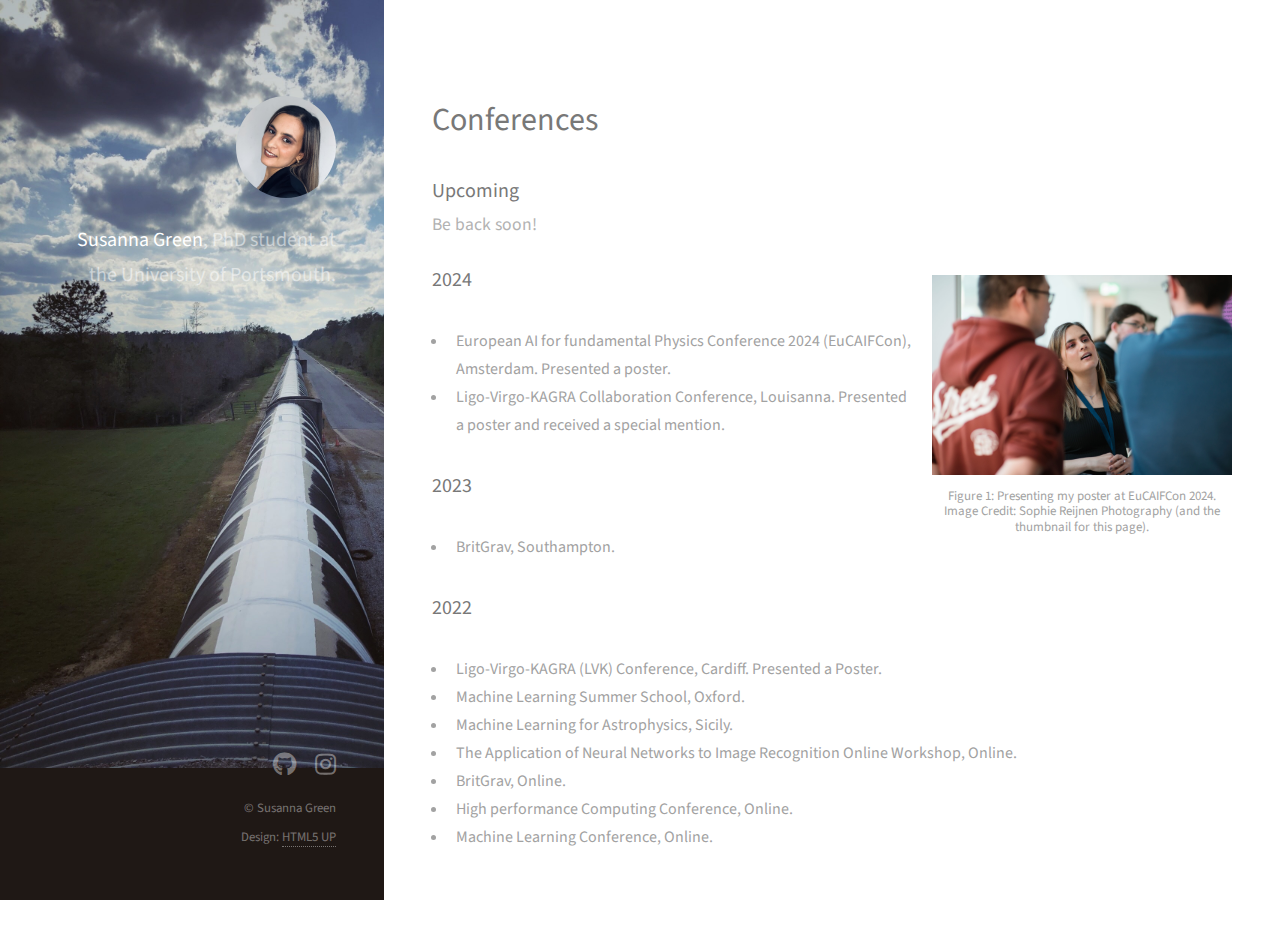
==== commit 92a03410: "Typos and Image" ====
--- a/Conferences.html
+++ b/Conferences.html
@@ -35,9 +35,15 @@
 							<p>Be back soon!</p>
 
 						</header>
+
+						<figure class="image-right">
+							<img src="images/Conference.jpg" alt="SEPnet Award" width="300" height="200">
+							<figcaption>Figure 1: Presenting my poster at EuCAIFCon 2024. Image Credit: Sophie Reijnen Photography (and the thumbnail for this page).</figcaption>
+						</figure>
+
 						<h3>2024</h3>
 						<p><ul>
-							<li>European AI for fundamental Physics Conference 2024 (EuAIFCon), Amsterdam. Presented a poster. </li>
+							<li>European AI for fundamental Physics Conference 2024 (EuCAIFCon), Amsterdam. Presented a poster. </li>
 							<li>Ligo-Virgo-KAGRA Collaboration Conference, Louisanna. Presented a poster and received a special mention.</li>
 						  </ul></p>
 						
--- a/assets/css/main.css
+++ b/assets/css/main.css
@@ -2049,7 +2049,7 @@
 			-webkit-transition: opacity 0.2s ease-in-out;
 			-ms-transition: opacity 0.2s ease-in-out;
 			transition: opacity 0.2s ease-in-out;
-			background: url("images/overlay.png");
+			background: url("images/bg.jpg");
 			border-radius: 0.35em;
 			content: '';
 			display: block;
@@ -2094,7 +2094,7 @@
 			}
 
 			.image.thumb:hover:before {
-				background: url("images/overlay.png"), url("images/overlay.png");
+				background: url("images/bg.jpg"), url("images/bg.jpg");
 				opacity: 1.0;
 			}
 
@@ -2598,11 +2598,11 @@
 		-ms-justify-content: space-between;
 		justify-content: space-between;
 		background-color: #1f1815;
-		background-attachment: scroll,								scroll;
-		background-image: url("images/overlay.png"), url("../../images/bg.jpg");
-		background-position: top left,							top left;
-		background-repeat: repeat,								no-repeat;
-		background-size: auto,								150%;
+		background-attachment: scroll;
+		background-image: url("../../images/bg.JPG");
+		background-position: top left;
+		background-repeat: no-repeat;
+		background-size: 150%;
 		color: rgba(255, 255, 255, 0.5);
 		height: 100%;
 		left: 0;
@@ -3113,10 +3113,10 @@
 			#footer {
 				background-attachment: scroll;
 				background-color: #1f1815;
-				background-image: url("images/overlay.png"), url("../../images/bg.jpg");
-				background-position: top left,						bottom center;
-				background-repeat: repeat,							no-repeat;
-				background-size: auto,							cover;
+				background-image: url("../../images/bg.jpg");
+				background-position: bottom center;
+				background-repeat: no-repeat;
+				background-size: cover;
 				bottom: auto;
 				left: auto;
 				padding: 4em 4em 6em 4em;
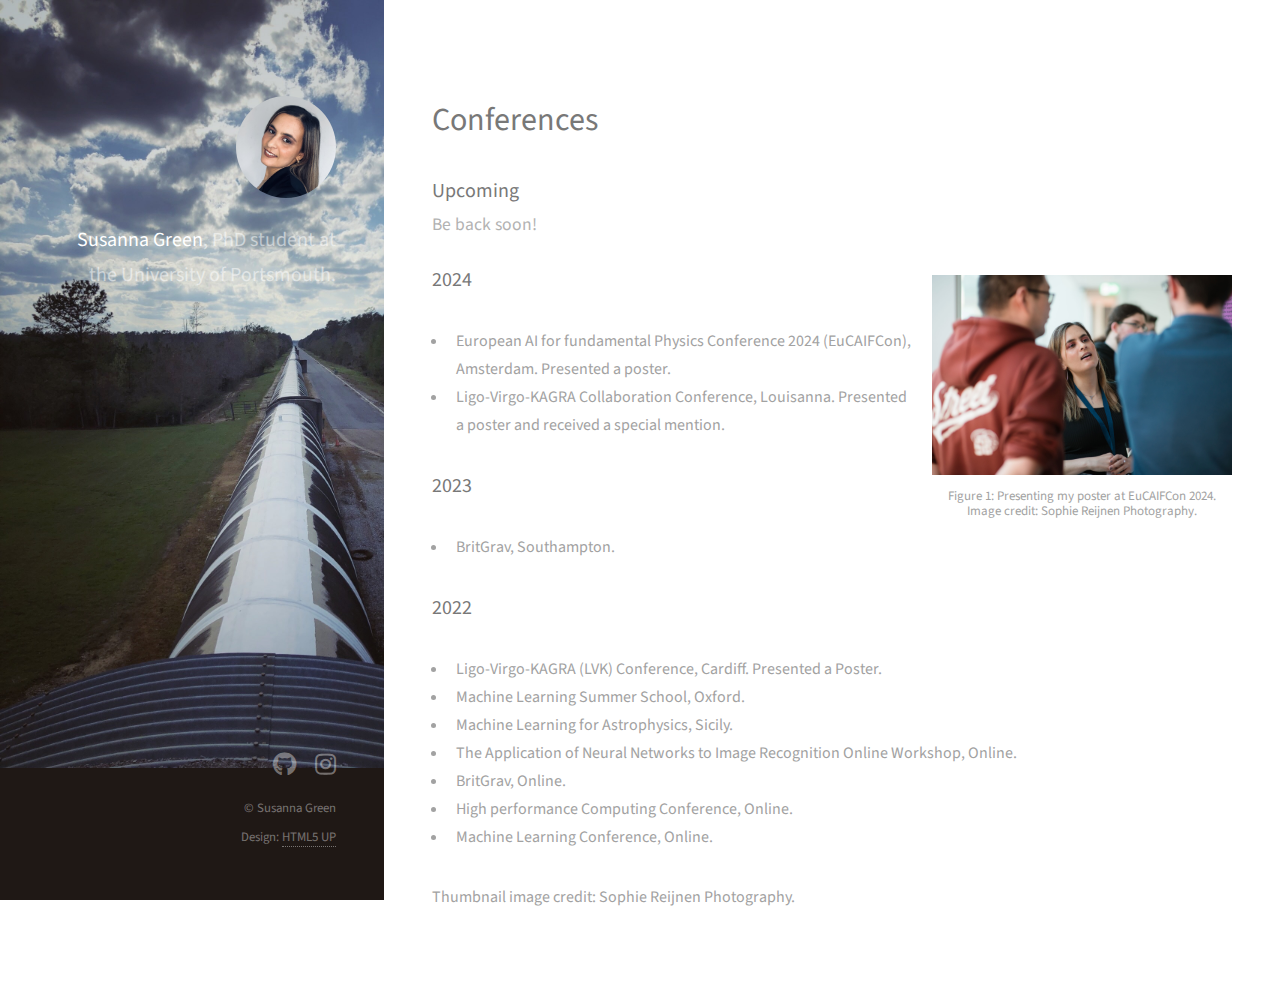
==== commit 791f6c86: "Typos and new images" ====
--- a/Conferences.html
+++ b/Conferences.html
@@ -38,7 +38,7 @@
 
 						<figure class="image-right">
 							<img src="images/Conference.jpg" alt="SEPnet Award" width="300" height="200">
-							<figcaption>Figure 1: Presenting my poster at EuCAIFCon 2024. Image Credit: Sophie Reijnen Photography (and the thumbnail for this page).</figcaption>
+							<figcaption>Figure 1: Presenting my poster at EuCAIFCon 2024. Image credit: Sophie Reijnen Photography.</figcaption>
 						</figure>
 
 						<h3>2024</h3>
@@ -63,6 +63,9 @@
 							  <li>Machine Learning Conference, Online.</li>
 							</ul></p>
 					</section>
+
+					<p><small>Thumbnail image credit: Sophie Reijnen Photography.</small>
+					</p>
 
 				<!-- Four -->
 				<!--
